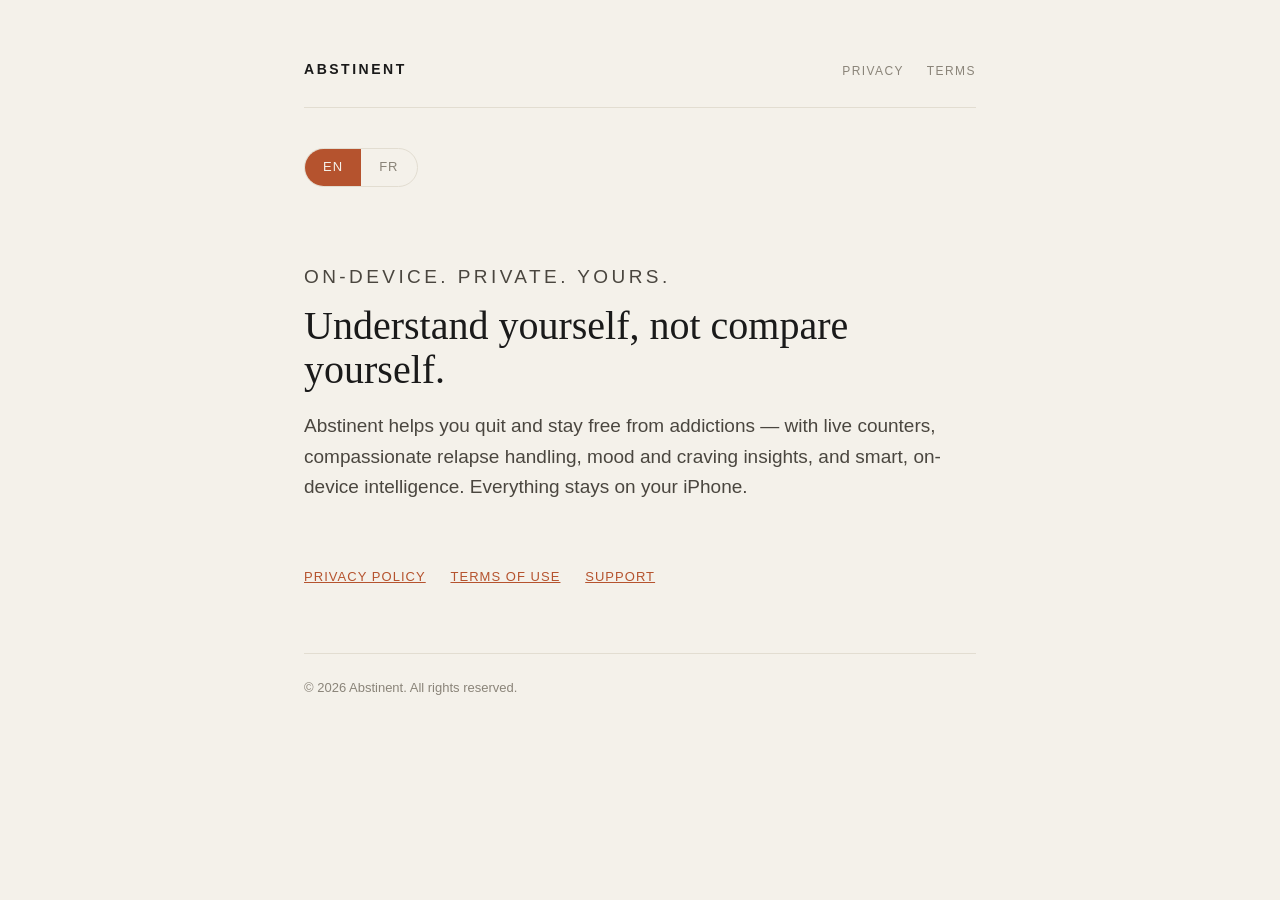
==== index.html @ 5d05bb1b "Abstinent legal site: landing, privacy policy, terms (EN/FR)" ====
<!DOCTYPE html>
<html lang="en">
<head>
  <meta charset="utf-8" />
  <meta name="viewport" content="width=device-width, initial-scale=1" />
  <title>Abstinent — Privacy-first sobriety tracker</title>
  <meta name="description" content="Abstinent is a private, on-device sobriety and addiction-recovery tracker. Your data never leaves your iPhone." />
  <link rel="stylesheet" href="/style.css" />
</head>
<body>
  <div class="wrap">
    <header class="site">
      <a class="brand" href="/">Abstinent</a>
      <nav>
        <a href="/privacy">Privacy</a>
        <a href="/terms">Terms</a>
      </nav>
    </header>

    <div class="lang-toggle" role="group" aria-label="Language">
      <button data-set="en">EN</button>
      <button data-set="fr">FR</button>
    </div>

    <section data-lang="en">
      <div class="hero">
        <p class="kicker">On-device. Private. Yours.</p>
        <h1>Understand yourself, not compare yourself.</h1>
        <p>Abstinent helps you quit and stay free from addictions — with live counters, compassionate relapse handling, mood and craving insights, and smart, on-device intelligence. Everything stays on your iPhone.</p>
      </div>
      <div class="links-row">
        <a href="/privacy">Privacy Policy</a>
        <a href="/terms">Terms of Use</a>
        <a href="mailto:support@abstinent.app">Support</a>
      </div>
    </section>

    <section data-lang="fr">
      <div class="hero">
        <p class="kicker">Sur l'appareil. Privé. À toi.</p>
        <h1>Se comprendre, pas se comparer.</h1>
        <p>Abstinent t'aide à arrêter et à te libérer de tes addictions — compteurs en direct, gestion bienveillante de la rechute, analyses d'humeur et de cravings, et une intelligence on-device. Tout reste sur ton iPhone.</p>
      </div>
      <div class="links-row">
        <a href="/privacy">Politique de confidentialité</a>
        <a href="/terms">Conditions d'utilisation</a>
        <a href="mailto:support@abstinent.app">Assistance</a>
      </div>
    </section>

    <footer class="site">
      <span data-lang="en">© 2026 Abstinent. All rights reserved.</span>
      <span data-lang="fr">© 2026 Abstinent. Tous droits réservés.</span>
    </footer>
  </div>
  <script src="/app.js"></script>
</body>
</html>
---- style.css ----
:root {
  --paper: #f4f1ea;
  --surface: #fbfaf6;
  --ink: #1a1a1a;
  --ink-2: #4a463f;
  --ink-3: #8a8479;
  --accent: #b5532e;
  --line: #e2ddd1;
  --hairline: #ece8dd;
}

* { box-sizing: border-box; }

html { -webkit-text-size-adjust: 100%; }

body {
  margin: 0;
  background: var(--paper);
  color: var(--ink);
  font-family: -apple-system, BlinkMacSystemFont, "Segoe UI", Roboto, Helvetica, Arial, sans-serif;
  font-size: 17px;
  line-height: 1.6;
}

.wrap {
  max-width: 720px;
  margin: 0 auto;
  padding: 32px 24px 96px;
}

header.site {
  display: flex;
  align-items: center;
  justify-content: space-between;
  padding: 24px 0;
  border-bottom: 1px solid var(--line);
  margin-bottom: 40px;
}

.brand {
  font-weight: 700;
  letter-spacing: 0.18em;
  text-transform: uppercase;
  font-size: 14px;
  color: var(--ink);
  text-decoration: none;
}

nav a {
  color: var(--ink-3);
  text-decoration: none;
  font-size: 12px;
  letter-spacing: 0.12em;
  text-transform: uppercase;
  margin-left: 18px;
}
nav a:hover { color: var(--accent); }

.kicker {
  font-size: 12px;
  letter-spacing: 0.18em;
  text-transform: uppercase;
  color: var(--accent);
  margin-bottom: 12px;
}

h1 {
  font-family: Georgia, "Times New Roman", serif;
  font-weight: 400;
  font-size: 40px;
  line-height: 1.1;
  margin: 0 0 8px;
}

h2 {
  font-family: Georgia, "Times New Roman", serif;
  font-weight: 400;
  font-size: 24px;
  margin: 40px 0 12px;
}

.updated { color: var(--ink-3); font-size: 14px; margin-bottom: 32px; }

p, li { color: var(--ink-2); }
a { color: var(--accent); }

ul { padding-left: 20px; }
li { margin-bottom: 8px; }

.lang-toggle {
  display: inline-flex;
  border: 1px solid var(--line);
  border-radius: 999px;
  overflow: hidden;
  margin-bottom: 32px;
}
.lang-toggle button {
  border: 0;
  background: transparent;
  color: var(--ink-3);
  font: inherit;
  font-size: 13px;
  letter-spacing: 0.08em;
  text-transform: uppercase;
  padding: 8px 18px;
  cursor: pointer;
}
.lang-toggle button.active {
  background: var(--accent);
  color: var(--paper);
}

[data-lang] { display: none; }
body.lang-en [data-lang="en"] { display: block; }
body.lang-fr [data-lang="fr"] { display: block; }

.callout {
  background: var(--surface);
  border: 1px solid var(--line);
  border-left: 3px solid var(--accent);
  padding: 16px 18px;
  margin: 24px 0;
  font-size: 15px;
}

footer.site {
  border-top: 1px solid var(--line);
  margin-top: 64px;
  padding-top: 24px;
  color: var(--ink-3);
  font-size: 13px;
}

.hero { padding: 24px 0 8px; }
.hero p { font-size: 19px; color: var(--ink-2); }
.links-row { margin-top: 32px; }
.links-row a {
  display: inline-block;
  margin-right: 20px;
  font-size: 13px;
  letter-spacing: 0.08em;
  text-transform: uppercase;
}
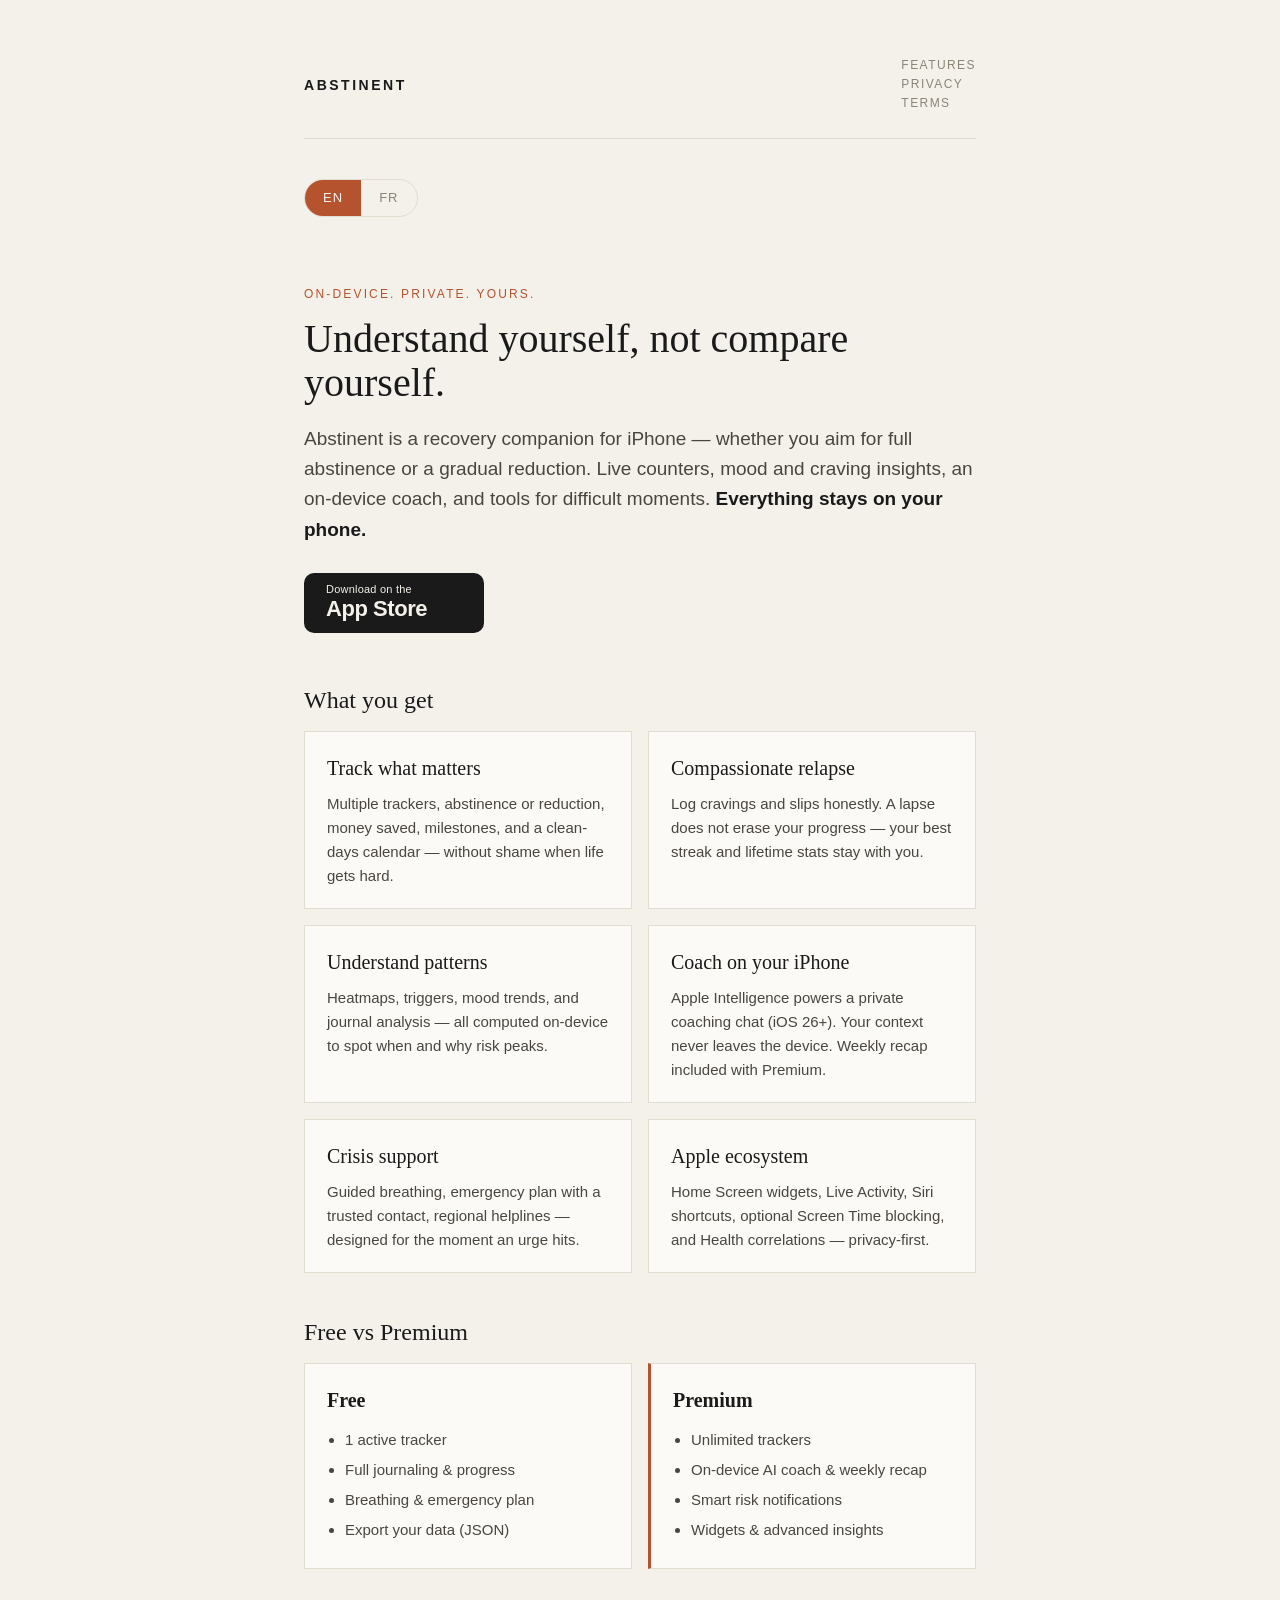
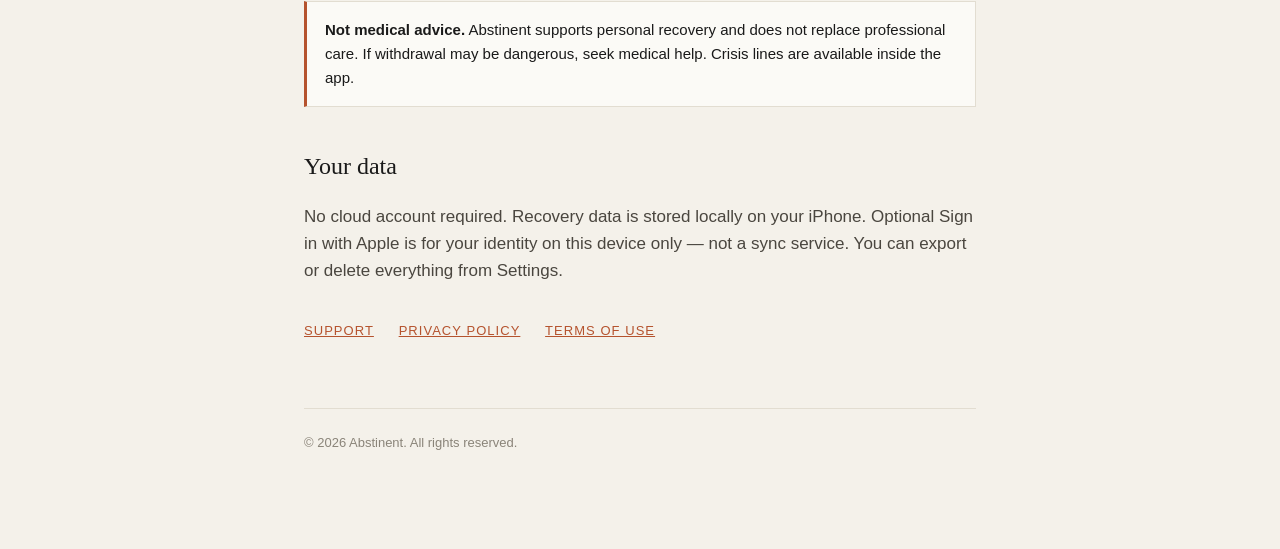
==== commit 9fc78c16: "Refresh marketing site with App Store CTA and feature overview. Sync landing page, styles, and priva" ====
--- a/index.html
+++ b/index.html
@@ -3,8 +3,13 @@
 <head>
   <meta charset="utf-8" />
   <meta name="viewport" content="width=device-width, initial-scale=1" />
-  <title>Abstinent — Privacy-first sobriety tracker</title>
-  <meta name="description" content="Abstinent is a private, on-device sobriety and addiction-recovery tracker. Your data never leaves your iPhone." />
+  <title>Abstinent — Private sobriety tracker for iPhone</title>
+  <meta name="description" content="Abstinent helps you quit or reduce addictive habits with on-device intelligence, compassionate relapse tracking, widgets, and a private coach. Your data never leaves your iPhone." />
+  <meta property="og:title" content="Abstinent — Understand yourself, not compare yourself" />
+  <meta property="og:description" content="Private, on-device recovery tracker for iPhone. Abstinence or reduction, relapse patterns, breathing exercises, emergency plan — 100% on your device." />
+  <meta property="og:type" content="website" />
+  <meta property="og:url" content="https://abstinent.app/" />
+  <meta name="twitter:card" content="summary_large_image" />
   <link rel="stylesheet" href="/style.css" />
 </head>
 <body>
@@ -12,8 +17,12 @@
     <header class="site">
       <a class="brand" href="/">Abstinent</a>
       <nav>
-        <a href="/privacy">Privacy</a>
-        <a href="/terms">Terms</a>
+        <a href="#features" data-lang="en">Features</a>
+        <a href="#features" data-lang="fr">Fonctionnalités</a>
+        <a href="/privacy" data-lang="en">Privacy</a>
+        <a href="/privacy" data-lang="fr">Confidentialité</a>
+        <a href="/terms" data-lang="en">Terms</a>
+        <a href="/terms" data-lang="fr">Conditions</a>
       </nav>
     </header>
 
@@ -26,12 +35,76 @@
       <div class="hero">
         <p class="kicker">On-device. Private. Yours.</p>
         <h1>Understand yourself, not compare yourself.</h1>
-        <p>Abstinent helps you quit and stay free from addictions — with live counters, compassionate relapse handling, mood and craving insights, and smart, on-device intelligence. Everything stays on your iPhone.</p>
+        <p class="lead">Abstinent is a recovery companion for iPhone — whether you aim for full abstinence or a gradual reduction. Live counters, mood and craving insights, an on-device coach, and tools for difficult moments. <strong>Everything stays on your phone.</strong></p>
+        <div class="cta-row">
+          <a class="app-store-badge" href="https://apps.apple.com/app/id6782558840" rel="noopener noreferrer" aria-label="Download on the App Store">
+            <span class="badge-label">Download on the</span>
+            <span class="badge-store">App Store</span>
+          </a>
+        </div>
       </div>
+
+      <h2 id="features">What you get</h2>
+      <div class="feature-grid">
+        <article class="feature-card">
+          <h3>Track what matters</h3>
+          <p>Multiple trackers, abstinence or reduction, money saved, milestones, and a clean-days calendar — without shame when life gets hard.</p>
+        </article>
+        <article class="feature-card">
+          <h3>Compassionate relapse</h3>
+          <p>Log cravings and slips honestly. A lapse does not erase your progress — your best streak and lifetime stats stay with you.</p>
+        </article>
+        <article class="feature-card">
+          <h3>Understand patterns</h3>
+          <p>Heatmaps, triggers, mood trends, and journal analysis — all computed on-device to spot when and why risk peaks.</p>
+        </article>
+        <article class="feature-card">
+          <h3>Coach on your iPhone</h3>
+          <p>Apple Intelligence powers a private coaching chat (iOS 26+). Your context never leaves the device. Weekly recap included with Premium.</p>
+        </article>
+        <article class="feature-card">
+          <h3>Crisis support</h3>
+          <p>Guided breathing, emergency plan with a trusted contact, regional helplines — designed for the moment an urge hits.</p>
+        </article>
+        <article class="feature-card">
+          <h3>Apple ecosystem</h3>
+          <p>Home Screen widgets, Live Activity, Siri shortcuts, optional Screen Time blocking, and Health correlations — privacy-first.</p>
+        </article>
+      </div>
+
+      <h2>Free vs Premium</h2>
+      <div class="tier-grid">
+        <div class="tier-card">
+          <h3>Free</h3>
+          <ul>
+            <li>1 active tracker</li>
+            <li>Full journaling &amp; progress</li>
+            <li>Breathing &amp; emergency plan</li>
+            <li>Export your data (JSON)</li>
+          </ul>
+        </div>
+        <div class="tier-card tier-pro">
+          <h3>Premium</h3>
+          <ul>
+            <li>Unlimited trackers</li>
+            <li>On-device AI coach &amp; weekly recap</li>
+            <li>Smart risk notifications</li>
+            <li>Widgets &amp; advanced insights</li>
+          </ul>
+        </div>
+      </div>
+
+      <div class="callout">
+        <strong>Not medical advice.</strong> Abstinent supports personal recovery and does not replace professional care. If withdrawal may be dangerous, seek medical help. Crisis lines are available inside the app.
+      </div>
+
+      <h2>Your data</h2>
+      <p>No cloud account required. Recovery data is stored locally on your iPhone. Optional Sign in with Apple is for your identity on this device only — not a sync service. You can export or delete everything from Settings.</p>
+
       <div class="links-row">
+        <a href="mailto:support@abstinent.app">Support</a>
         <a href="/privacy">Privacy Policy</a>
         <a href="/terms">Terms of Use</a>
-        <a href="mailto:support@abstinent.app">Support</a>
       </div>
     </section>
 
@@ -39,12 +112,76 @@
       <div class="hero">
         <p class="kicker">Sur l'appareil. Privé. À toi.</p>
         <h1>Se comprendre, pas se comparer.</h1>
-        <p>Abstinent t'aide à arrêter et à te libérer de tes addictions — compteurs en direct, gestion bienveillante de la rechute, analyses d'humeur et de cravings, et une intelligence on-device. Tout reste sur ton iPhone.</p>
+        <p class="lead">Abstinent est un compagnon de récupération pour iPhone — que tu vises l'abstinence totale ou une réduction progressive. Compteurs en direct, analyses d'humeur et d'envies, coach on-device et outils pour les moments difficiles. <strong>Tout reste sur ton téléphone.</strong></p>
+        <div class="cta-row">
+          <a class="app-store-badge" href="https://apps.apple.com/app/id6782558840" rel="noopener noreferrer" aria-label="Télécharger sur l'App Store">
+            <span class="badge-label">Télécharger sur l'</span>
+            <span class="badge-store">App Store</span>
+          </a>
+        </div>
       </div>
+
+      <h2 id="features">Ce que tu obtiens</h2>
+      <div class="feature-grid">
+        <article class="feature-card">
+          <h3>Suis ce qui compte</h3>
+          <p>Plusieurs suivis, abstinence ou réduction, argent économisé, paliers et calendrier des jours réussis — sans culpabilité quand ça va mal.</p>
+        </article>
+        <article class="feature-card">
+          <h3>Rechute bienveillante</h3>
+          <p>Note honnêtement envies et écarts. Un lapse n'efface pas tes progrès — ta meilleure série et tes stats à vie restent.</p>
+        </article>
+        <article class="feature-card">
+          <h3>Comprends tes schémas</h3>
+          <p>Cartes de risque, déclencheurs, humeur et analyse du journal — tout calculé on-device pour repérer quand le risque monte.</p>
+        </article>
+        <article class="feature-card">
+          <h3>Coach sur ton iPhone</h3>
+          <p>Apple Intelligence alimente un chat de coaching privé (iOS 26+). Ton contexte ne quitte jamais l'appareil. Bilan hebdo inclus avec Premium.</p>
+        </article>
+        <article class="feature-card">
+          <h3>Soutien en crise</h3>
+          <p>Respiration guidée, plan d'urgence avec un proche, lignes d'aide régionales — conçu pour le moment où l'envie frappe.</p>
+        </article>
+        <article class="feature-card">
+          <h3>Écosystème Apple</h3>
+          <p>Widgets, Live Activity, raccourcis Siri, blocage Temps d'écran optionnel et corrélations Santé — privacy-first.</p>
+        </article>
+      </div>
+
+      <h2>Gratuit vs Premium</h2>
+      <div class="tier-grid">
+        <div class="tier-card">
+          <h3>Gratuit</h3>
+          <ul>
+            <li>1 suivi actif</li>
+            <li>Journal &amp; progrès complets</li>
+            <li>Respiration &amp; plan d'urgence</li>
+            <li>Export de tes données (JSON)</li>
+          </ul>
+        </div>
+        <div class="tier-card tier-pro">
+          <h3>Premium</h3>
+          <ul>
+            <li>Suivis illimités</li>
+            <li>Coach IA on-device &amp; bilan hebdo</li>
+            <li>Notifications intelligentes</li>
+            <li>Widgets &amp; analyses avancées</li>
+          </ul>
+        </div>
+      </div>
+
+      <div class="callout">
+        <strong>Pas un avis médical.</strong> Abstinent accompagne ta récupération personnelle et ne remplace pas un suivi professionnel. Si le sevrage peut être dangereux, consulte un médecin. Des lignes d'aide sont disponibles dans l'app.
+      </div>
+
+      <h2>Tes données</h2>
+      <p>Aucun compte cloud requis. Les données de récupération sont stockées localement sur ton iPhone. Se connecter avec Apple sert à ton identité sur cet appareil — pas à une synchronisation. Tu peux tout exporter ou supprimer depuis les Réglages.</p>
+
       <div class="links-row">
+        <a href="mailto:support@abstinent.app">Assistance</a>
         <a href="/privacy">Politique de confidentialité</a>
         <a href="/terms">Conditions d'utilisation</a>
-        <a href="mailto:support@abstinent.app">Assistance</a>
       </div>
     </section>
 
--- a/style.css
+++ b/style.css
@@ -132,7 +132,77 @@
 }
 
 .hero { padding: 24px 0 8px; }
-.hero p { font-size: 19px; color: var(--ink-2); }
+.hero p.lead { font-size: 19px; color: var(--ink-2); max-width: 42em; }
+.hero p.lead strong { color: var(--ink); font-weight: 600; }
+
+.cta-row { margin-top: 28px; }
+
+.app-store-badge {
+  display: inline-flex;
+  flex-direction: column;
+  justify-content: center;
+  min-width: 180px;
+  padding: 10px 22px;
+  background: var(--ink);
+  color: var(--paper);
+  border-radius: 10px;
+  text-decoration: none;
+  line-height: 1.2;
+  transition: opacity 0.15s ease;
+}
+.app-store-badge:hover { opacity: 0.88; color: var(--paper); }
+.badge-label { font-size: 11px; letter-spacing: 0.02em; }
+.badge-store { font-size: 22px; font-weight: 600; letter-spacing: -0.02em; }
+
+.feature-grid {
+  display: grid;
+  grid-template-columns: 1fr;
+  gap: 16px;
+  margin: 8px 0 40px;
+}
+@media (min-width: 600px) {
+  .feature-grid { grid-template-columns: 1fr 1fr; }
+}
+
+.feature-card {
+  background: var(--surface);
+  border: 1px solid var(--line);
+  padding: 20px 22px;
+}
+.feature-card h3 {
+  font-family: Georgia, "Times New Roman", serif;
+  font-size: 20px;
+  font-weight: 400;
+  margin: 0 0 8px;
+  color: var(--ink);
+}
+.feature-card p { margin: 0; font-size: 15px; }
+
+.tier-grid {
+  display: grid;
+  grid-template-columns: 1fr;
+  gap: 16px;
+  margin: 8px 0 32px;
+}
+@media (min-width: 520px) {
+  .tier-grid { grid-template-columns: 1fr 1fr; }
+}
+.tier-card {
+  border: 1px solid var(--line);
+  padding: 20px 22px;
+  background: var(--surface);
+}
+.tier-card.tier-pro {
+  border-left: 3px solid var(--accent);
+}
+.tier-card h3 {
+  font-family: Georgia, "Times New Roman", serif;
+  font-size: 20px;
+  margin: 0 0 12px;
+}
+.tier-card ul { margin: 0; padding-left: 18px; }
+.tier-card li { font-size: 15px; margin-bottom: 6px; }
+
 .links-row { margin-top: 32px; }
 .links-row a {
   display: inline-block;
